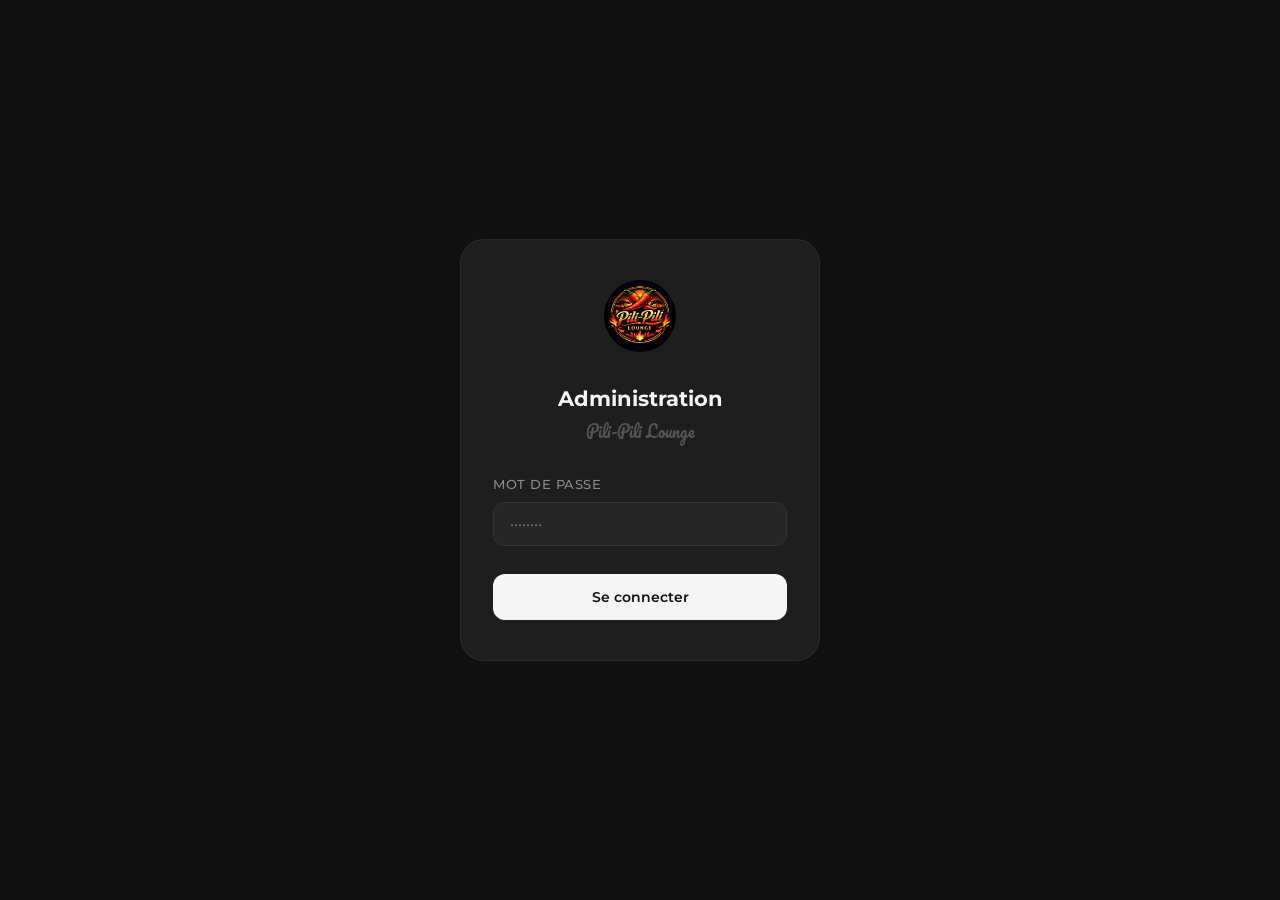
==== admin/index.html @ 05b6d6f1 "Initial commit - Menu Pili-Pili Lounge" ====
<!DOCTYPE html>
<html lang="fr">
<head>
    <meta charset="UTF-8">
    <meta name="viewport" content="width=device-width, initial-scale=1.0">
    <meta name="theme-color" content="#0C0C0C">
    <title>Admin - Pili-Pili Lounge</title>
    <link rel="stylesheet" href="../css/admin.css">
    <link href="https://fonts.googleapis.com/css2?family=Pacifico&family=Montserrat:wght@400;500;600;700&display=swap" rel="stylesheet">
</head>
<body class="login-page">
    <div class="login-container">
        <div class="login-card">
            <img src="../assets/logo.jpg" alt="Pili-Pili Lounge" class="login-logo">
            <h1 class="login-title">Administration</h1>
            <p class="login-subtitle">Pili-Pili Lounge</p>
            
            <form id="loginForm" class="login-form">
                <div class="form-group">
                    <label for="password">Mot de passe</label>
                    <input 
                        type="password" 
                        id="password" 
                        name="password" 
                        placeholder="••••••••"
                        required
                    >
                </div>
                
                <div class="error-message" id="errorMessage" style="display: none;">
                    Mot de passe incorrect
                </div>
                
                <button type="submit" class="login-btn">
                    Se connecter
                </button>
            </form>
        </div>
    </div>

    <script>
        const ADMIN_PASSWORD = 'Pilipili#2030';
        
        if (sessionStorage.getItem('pilipili_admin')) {
            window.location.href = 'dashboard.html';
        }

        document.getElementById('loginForm').addEventListener('submit', function(e) {
            e.preventDefault();
            
            const password = document.getElementById('password').value;
            const errorMessage = document.getElementById('errorMessage');
            
            if (password === ADMIN_PASSWORD) {
                sessionStorage.setItem('pilipili_admin', 'true');
                window.location.href = 'dashboard.html';
            } else {
                errorMessage.style.display = 'block';
                document.getElementById('password').value = '';
            }
        });
    </script>
</body>
</html>
---- css/admin.css ----
/* ============================================
   PILI-PILI LOUNGE - ADMIN PREMIUM
   ============================================ */

:root {
    --bg-primary: #111111;
    --bg-secondary: #181818;
    --bg-card: #1E1E1E;
    --bg-elevated: #262626;
    --red-primary: #C8102E;
    --red-hover: #E8192C;
    --gold: #D4A853;
    --text-primary: #F5F5F5;
    --text-secondary: #8A8A8A;
    --text-muted: #555555;
    --border: rgba(255, 255, 255, 0.06);
    --border-hover: rgba(255, 255, 255, 0.12);
    --success: #2ECC71;
    --danger: #E74C3C;
    --radius-sm: 8px;
    --radius-md: 12px;
    --radius-lg: 16px;
    --radius-xl: 24px;
}

* {
    margin: 0;
    padding: 0;
    box-sizing: border-box;
}

html {
    overflow-x: hidden;
}

body {
    font-family: 'Montserrat', -apple-system, BlinkMacSystemFont, sans-serif;
    background-color: var(--bg-primary);
    color: var(--text-primary);
    line-height: 1.5;
    min-height: 100vh;
    overflow-x: hidden;
    -webkit-font-smoothing: antialiased;
}

/* ============================================
   LOGIN PAGE
   ============================================ */
.login-page {
    display: flex;
    align-items: center;
    justify-content: center;
    min-height: 100vh;
    padding: 20px;
}

.login-container {
    width: 100%;
    max-width: 360px;
}

.login-card {
    background: var(--bg-card);
    border-radius: var(--radius-xl);
    padding: 40px 32px;
    text-align: center;
    border: 1px solid var(--border);
}

.login-logo {
    width: 72px;
    height: 72px;
    border-radius: 50%;
    object-fit: cover;
    margin-bottom: 24px;
}

.login-title {
    font-size: 1.3rem;
    font-weight: 700;
    margin-bottom: 4px;
}

.login-subtitle {
    font-family: 'Pacifico', cursive;
    font-size: 1rem;
    color: var(--text-muted);
    margin-bottom: 32px;
}

.login-form {
    text-align: left;
}

.login-btn {
    width: 100%;
    padding: 14px;
    background: var(--text-primary);
    border: none;
    border-radius: var(--radius-md);
    color: var(--bg-primary);
    font-family: inherit;
    font-size: 0.9rem;
    font-weight: 600;
    cursor: pointer;
    transition: opacity 0.2s ease;
    margin-top: 8px;
}

.login-btn:active {
    opacity: 0.8;
}

/* ============================================
   FORMULAIRES
   ============================================ */
.form-group {
    margin-bottom: 20px;
}

.form-group label {
    display: block;
    margin-bottom: 8px;
    color: var(--text-secondary);
    font-size: 0.8rem;
    font-weight: 500;
    text-transform: uppercase;
    letter-spacing: 0.5px;
}

.form-group input,
.form-group select,
.form-group textarea {
    width: 100%;
    padding: 12px 16px;
    background: var(--bg-elevated);
    border: 1px solid var(--border);
    border-radius: var(--radius-md);
    color: var(--text-primary);
    font-family: inherit;
    font-size: 0.9rem;
    transition: border-color 0.2s ease;
    outline: none;
}

.form-group input:focus,
.form-group select:focus,
.form-group textarea:focus {
    border-color: var(--gold);
}

.form-group small {
    display: block;
    margin-top: 6px;
    color: var(--text-muted);
    font-size: 0.75rem;
}

.form-row {
    display: grid;
    grid-template-columns: 1fr 1fr;
    gap: 16px;
}

.checkbox-group {
    display: flex;
    align-items: center;
    gap: 10px;
    padding: 12px 0;
}

.checkbox-group input[type="checkbox"] {
    width: 18px;
    height: 18px;
    accent-color: var(--gold);
}

.checkbox-group label {
    margin: 0;
    font-size: 0.85rem;
    color: var(--text-secondary);
    text-transform: none;
    letter-spacing: 0;
}

.form-subtitle {
    color: var(--gold);
    font-size: 0.85rem;
    font-weight: 600;
    margin: 24px 0 16px;
    padding-top: 16px;
    border-top: 1px solid var(--border);
}

.form-actions {
    display: flex;
    gap: 12px;
    margin-top: 24px;
}

.error-message {
    background: rgba(231, 76, 60, 0.1);
    border: 1px solid rgba(231, 76, 60, 0.3);
    color: var(--danger);
    padding: 12px;
    border-radius: var(--radius-sm);
    margin-bottom: 16px;
    font-size: 0.85rem;
    text-align: center;
}

/* ============================================
   OPTIONS D'AFFICHAGE
   ============================================ */
.settings-group {
    margin-bottom: 16px;
    padding: 12px;
    background: var(--bg-card);
    border-radius: var(--radius-md);
    border: 1px solid var(--border);
}

.settings-label {
    display: block;
    margin-bottom: 8px;
    color: var(--text-secondary);
    font-size: 0.75rem;
    font-weight: 600;
    text-transform: uppercase;
    letter-spacing: 0.5px;
}

.display-options {
    display: flex;
    gap: 8px;
}

.display-option {
    flex: 1;
    padding: 8px 12px;
    background: var(--bg-elevated);
    border: 1px solid var(--border);
    border-radius: var(--radius-sm);
    color: var(--text-secondary);
    font-family: inherit;
    display: flex;
    flex-direction: row;
    align-items: center;
    justify-content: center;
    gap: 12px;
    cursor: pointer;
    transition: all 0.2s ease;
}

.display-option:active {
    transform: scale(0.97);
}

.display-option.active {
    border-color: var(--gold);
    color: var(--gold);
    background: rgba(212, 168, 83, 0.08);
}

.display-icon {
    margin-bottom: 8px;
}

.grid-preview {
    display: grid;
    grid-template-columns: 1fr 1fr;
    gap: 4px;
    width: 24px;
    height: 24px;
    margin: 0;
}

.grid-preview span {
    background: currentColor;
    border-radius: 2px;
    opacity: 0.5;
}

.display-option.active .grid-preview span {
    opacity: 0.8;
}

.list-preview {
    display: flex;
    flex-direction: column;
    gap: 4px;
    width: 24px;
    height: 24px;
    margin: 0;
}

.list-preview span {
    height: 4px;
    background: currentColor;
    border-radius: 2px;
    opacity: 0.5;
}

.display-option.active .list-preview span {
    opacity: 0.8;
}

/* ============================================
   NAVIGATION INFÉRIEURE ADMIN
   ============================================ */
.admin-bottom-nav {
    position: fixed;
    bottom: 0;
    left: 0;
    right: 0;
    height: 64px;
    background: rgba(17, 17, 17, 0.98);
    backdrop-filter: blur(20px);
    -webkit-backdrop-filter: blur(20px);
    border-top: 1px solid var(--border);
    display: flex;
    align-items: center;
    justify-content: space-around;
    padding: 0 8px;
    z-index: 100;
}

.admin-nav-item {
    display: flex;
    flex-direction: column;
    align-items: center;
    gap: 4px;
    padding: 8px 16px;
    background: none;
    border: none;
    color: var(--text-muted);
    font-size: 0.65rem;
    font-weight: 500;
    font-family: inherit;
    cursor: pointer;
    transition: all 0.2s ease;
    letter-spacing: 0.3px;
}

.admin-nav-item:active {
    transform: scale(0.9);
}

.admin-nav-item svg {
    transition: all 0.2s ease;
}

.admin-nav-item.active {
    color: var(--gold);
}

.admin-main {
    padding-bottom: 80px;
}

/* ============================================
   BOUTONS
   ============================================ */
.save-btn,
.cancel-btn,
.delete-btn,
.add-btn {
    padding: 12px 20px;
    border: none;
    border-radius: var(--radius-md);
    font-family: inherit;
    font-size: 0.85rem;
    font-weight: 600;
    cursor: pointer;
    transition: all 0.2s ease;
}

.save-btn {
    background: var(--text-primary);
    color: var(--bg-primary);
    flex: 1;
}

.save-btn:active {
    opacity: 0.8;
}

.cancel-btn {
    background: var(--bg-elevated);
    color: var(--text-secondary);
    border: 1px solid var(--border);
    flex: 1;
}

.cancel-btn:active {
    background: var(--bg-card);
}

.delete-btn {
    background: var(--danger);
    color: white;
    flex: 1;
}

.delete-btn:active {
    opacity: 0.8;
}

.add-btn {
    background: var(--text-primary);
    color: var(--bg-primary);
    padding: 10px 20px;
}

.add-btn:active {
    opacity: 0.8;
}

/* ============================================
   HEADER ADMIN
   ============================================ */
.admin-header {
    background: rgba(12, 12, 12, 0.95);
    backdrop-filter: blur(24px);
    -webkit-backdrop-filter: blur(24px);
    padding: 16px 20px;
    border-bottom: 1px solid var(--border);
    position: sticky;
    top: 0;
    z-index: 100;
}

.admin-header-content {
    display: flex;
    align-items: center;
    justify-content: space-between;
    max-width: 800px;
    margin: 0 auto;
}

.admin-logo {
    width: 36px;
    height: 36px;
    border-radius: 50%;
    object-fit: cover;
}

.admin-header h1 {
    font-size: 1rem;
    font-weight: 600;
    flex: 1;
    text-align: center;
}

.logout-btn {
    padding: 8px 16px;
    background: transparent;
    border: 1px solid var(--border);
    border-radius: var(--radius-sm);
    color: var(--text-secondary);
    font-family: inherit;
    font-size: 0.8rem;
    font-weight: 500;
    cursor: pointer;
    transition: all 0.2s ease;
    text-decoration: none;
}

.logout-btn:active {
    background: var(--bg-elevated);
}

/* ============================================
   CONTENU ADMIN
   ============================================ */
.admin-main {
    max-width: 800px;
    margin: 0 auto;
    padding: 24px 20px;
    padding-bottom: 100px;
}

.admin-section {
    animation: fadeIn 0.2s ease;
}

@keyframes fadeIn {
    from { opacity: 0; }
    to { opacity: 1; }
}

.section-header {
    display: flex;
    justify-content: space-between;
    align-items: center;
    margin-bottom: 24px;
}

.section-header h2 {
    font-size: 1.1rem;
    font-weight: 600;
}

/* ============================================
   LISTE DES PLATS
   ============================================ */
.items-list {
    display: grid;
    gap: 12px;
}

.item-card {
    background: var(--bg-card);
    border-radius: var(--radius-md);
    padding: 16px;
    display: flex;
    align-items: center;
    gap: 16px;
    border: 1px solid var(--border);
    transition: all 0.15s ease;
}

.item-card:active {
    transform: scale(0.99);
}

.item-card.inactive {
    opacity: 0.4;
}

.item-image {
    width: 72px;
    height: 72px;
    border-radius: var(--radius-sm);
    object-fit: cover;
    flex-shrink: 0;
}

.item-image-placeholder {
    width: 72px;
    height: 72px;
    border-radius: var(--radius-sm);
    background: var(--bg-elevated);
    display: flex;
    align-items: center;
    justify-content: center;
    flex-shrink: 0;
    border: 1px solid var(--border);
}

.item-image-placeholder::after {
    content: '';
    width: 28px;
    height: 28px;
    border-radius: 50%;
    background: var(--bg-primary);
    border: 1px solid var(--border);
}

.item-info {
    flex: 1;
    min-width: 0;
}

.item-name {
    font-weight: 600;
    font-size: 0.95rem;
    margin-bottom: 4px;
}

.item-description {
    color: var(--text-secondary);
    font-size: 0.8rem;
    margin-bottom: 8px;
    display: -webkit-box;
    -webkit-line-clamp: 2;
    -webkit-box-orient: vertical;
    overflow: hidden;
}

.item-meta {
    display: flex;
    gap: 12px;
    align-items: center;
    flex-wrap: wrap;
}

.item-price {
    color: var(--gold);
    font-weight: 700;
    font-size: 0.9rem;
}

.item-category {
    color: var(--text-muted);
    font-size: 0.75rem;
}

.item-badge {
    display: inline-block;
    padding: 3px 8px;
    border-radius: 4px;
    font-size: 0.65rem;
    font-weight: 600;
    text-transform: uppercase;
    letter-spacing: 0.3px;
}

.badge-popular {
    background: rgba(212, 168, 83, 0.12);
    color: var(--gold);
}

.badge-new {
    background: rgba(200, 16, 46, 0.12);
    color: var(--red-primary);
}

.item-actions {
    display: flex;
    gap: 8px;
    flex-shrink: 0;
}

.action-btn {
    width: 36px;
    height: 36px;
    border: 1px solid var(--border);
    border-radius: var(--radius-sm);
    background: var(--bg-elevated);
    color: var(--text-secondary);
    cursor: pointer;
    font-size: 0.9rem;
    display: flex;
    align-items: center;
    justify-content: center;
    transition: all 0.2s ease;
}

.action-btn:active {
    transform: scale(0.92);
}

.edit-btn:hover {
    border-color: var(--gold);
    color: var(--gold);
}

.delete-btn-small:hover {
    border-color: var(--danger);
    color: var(--danger);
}

.toggle-btn {
    border-color: var(--success);
    color: var(--success);
}

.toggle-btn.inactive {
    border-color: var(--border);
    color: var(--text-muted);
}

/* ============================================
   LISTE DES CATÉGORIES
   ============================================ */
.categories-list {
    display: grid;
    gap: 12px;
}

.category-card {
    background: var(--bg-card);
    border-radius: var(--radius-md);
    padding: 12px 14px;
    display: flex;
    align-items: center;
    gap: 12px;
    border: 1px solid var(--border);
}

.category-order {
    width: 30px;
    height: 30px;
    background: var(--bg-elevated);
    border-radius: var(--radius-sm);
    display: flex;
    align-items: center;
    justify-content: center;
    font-weight: 700;
    font-size: 0.85rem;
    color: var(--gold);
    flex-shrink: 0;
}

.category-name {
    font-weight: 600;
    font-size: 0.95rem;
    white-space: nowrap;
    flex-shrink: 0;
}

.item-count {
    color: var(--text-muted);
    font-size: 0.75rem;
    flex: 1; /* pousse les boutons vers la droite */
}

.category-actions {
    display: flex;
    gap: 6px;
    flex-shrink: 0;
}

/* ============================================
   UPLOAD PHOTO
   ============================================ */
.photo-upload {
    margin-bottom: 20px;
}

.photo-upload-label {
    display: block;
    margin-bottom: 8px;
    color: var(--text-secondary);
    font-size: 0.8rem;
    font-weight: 500;
    text-transform: uppercase;
    letter-spacing: 0.5px;
}

.photo-upload-area {
    display: flex;
    gap: 16px;
    align-items: flex-start;
}

.photo-preview {
    width: 100px;
    height: 100px;
    border-radius: var(--radius-md);
    background: var(--bg-elevated);
    border: 2px dashed var(--border);
    display: flex;
    align-items: center;
    justify-content: center;
    overflow: hidden;
    flex-shrink: 0;
    cursor: pointer;
    transition: border-color 0.2s ease;
}

.photo-preview:hover {
    border-color: var(--gold);
}

.photo-preview img {
    width: 100%;
    height: 100%;
    object-fit: cover;
}

.photo-preview-placeholder {
    text-align: center;
    color: var(--text-muted);
    font-size: 0.7rem;
}

.photo-preview-placeholder::before {
    content: '';
    display: block;
    width: 32px;
    height: 32px;
    margin: 0 auto 8px;
    border-radius: 50%;
    background: var(--bg-primary);
    border: 1px solid var(--border);
}

.photo-upload-input {
    display: none;
}

.photo-url-input {
    flex: 1;
}

/* ============================================
   MODE LISTE ADMIN
   ============================================ */
.admin-list-view .items-list {
    display: flex;
    flex-direction: column;
    gap: 0;
}

.admin-list-view .item-card {
    padding: 8px 10px;
    display: flex !important;
    flex-direction: row !important;
    align-items: center;
    text-align: left !important;
    gap: 10px;
    border-radius: 0;
    border: none;
    border-bottom: 1px solid var(--border);
    width: 100%;
    box-sizing: border-box;
}

.admin-list-view .item-card:first-child {
    border-radius: var(--radius-md) var(--radius-md) 0 0;
}

.admin-list-view .item-card:last-child {
    border-radius: 0 0 var(--radius-md) var(--radius-md);
    border-bottom: none;
}

.admin-list-view .item-image,
.admin-list-view .item-image-placeholder {
    display: flex !important;
    width: 36px;
    height: 36px;
    border-radius: var(--radius-sm);
    flex-shrink: 0;
}

.admin-list-view .item-image-placeholder::after {
    width: 16px;
    height: 16px;
}

.admin-list-view .item-info {
    flex: 1;
    min-width: 0; /* Empêche de pousser les autres éléments hors de l'écran */
    display: flex !important;
    flex-direction: column !important; /* Empile le nom et le prix */
    align-items: flex-start !important;
    justify-content: center;
    gap: 2px;
}

.admin-list-view .item-name {
    font-size: 0.85rem;
    font-weight: 600;
    margin-bottom: 2px;
    white-space: normal;
    display: -webkit-box;
    -webkit-line-clamp: 2;
    -webkit-box-orient: vertical;
    overflow: hidden;
    width: 100%;
    line-height: 1.2;
}

.admin-list-view .item-description {
    display: none;
}

.admin-list-view .item-meta {
    gap: 4px;
    flex-wrap: nowrap;
    flex-shrink: 0;
    justify-content: flex-start !important;
}

.admin-list-view .item-price {
    font-size: 0.75rem;
    color: var(--gold);
}

.admin-list-view .item-category,
.admin-list-view .item-badge {
    display: none;
}

.admin-list-view .item-actions {
    display: flex !important;
    flex-direction: row !important;
    flex-wrap: nowrap !important;
    gap: 6px;
    flex-shrink: 0;
    width: auto !important;
    min-width: 80px; /* Force minimum space for buttons */
    justify-content: flex-end !important;
}

.admin-list-view .action-btn {
    width: 28px;
    height: 28px;
    font-size: 0.75rem;
    padding: 0;
    display: flex;
    align-items: center;
    justify-content: center;
}

/* ============================================
   MODAL
   ============================================ */
.modal {
    position: fixed;
    top: 0;
    left: 0;
    width: 100%;
    height: 100%;
    background: rgba(0, 0, 0, 0.85);
    display: flex;
    align-items: flex-end;
    justify-content: center;
    z-index: 1000;
    animation: fadeIn 0.2s ease;
}

@media (min-width: 600px) {
    .modal {
        align-items: center;
    }
}

.modal-content {
    background: var(--bg-card);
    border-radius: var(--radius-xl) var(--radius-xl) 0 0;
    width: 100%;
    max-width: 500px;
    max-height: 90vh;
    overflow-y: auto;
    animation: slideUp 0.3s ease;
}

@media (min-width: 600px) {
    .modal-content {
        border-radius: var(--radius-xl);
    }
}

@keyframes slideUp {
    from {
        transform: translateY(100%);
    }
    to {
        transform: translateY(0);
    }
}

.modal-small {
    max-width: 360px;
    padding: 32px;
    text-align: center;
    border-radius: var(--radius-xl);
}

.modal-header {
    display: flex;
    justify-content: space-between;
    align-items: center;
    padding: 20px 24px;
    border-bottom: 1px solid var(--border);
    position: sticky;
    top: 0;
    background: var(--bg-card);
    z-index: 1;
}

.modal-header h3 {
    font-size: 1rem;
    font-weight: 600;
}

.close-btn {
    width: 32px;
    height: 32px;
    background: var(--bg-elevated);
    border: 1px solid var(--border);
    border-radius: 50%;
    color: var(--text-secondary);
    font-size: 1.2rem;
    cursor: pointer;
    display: flex;
    align-items: center;
    justify-content: center;
    transition: all 0.2s ease;
}

.close-btn:active {
    background: var(--bg-card);
}

.modal-content form {
    padding: 24px;
}

/* ============================================
   APERÇU
   ============================================ */
.preview-link {
    display: inline-block;
    padding: 10px 18px;
    background: var(--bg-elevated);
    border: 1px solid var(--border);
    border-radius: var(--radius-md);
    color: var(--text-primary);
    text-decoration: none;
    font-size: 0.85rem;
    font-weight: 500;
    transition: all 0.2s ease;
}

.preview-link:active {
    background: var(--bg-card);
}

.preview-container {
    background: var(--bg-card);
    border-radius: var(--radius-lg);
    overflow: hidden;
    border: 1px solid var(--border);
}

.preview-container iframe {
    width: 100%;
    height: 600px;
    border: none;
}

/* ============================================
   RESPONSIVE
   ============================================ */
@media (max-width: 600px) {
    .admin-header-content {
        gap: 12px;
    }
    
    .admin-header h1 {
        font-size: 0.9rem;
    }
    
    .section-header {
        flex-direction: column;
        gap: 12px;
        align-items: flex-start;
    }
    
    .item-card {
        flex-direction: column;
        text-align: center;
    }
    
    /* En mode liste, on force la ligne horizontale même sur mobile */
    .admin-list-view .item-card {
        flex-direction: row !important;
        text-align: left !important;
    }
    
    .item-meta {
        justify-content: center;
    }
    
    .admin-list-view .item-meta {
        justify-content: flex-start !important;
    }
    
    .item-actions {
        width: 100%;
        justify-content: center;
    }
    
    .admin-list-view .item-actions {
        width: auto !important;
        justify-content: flex-end !important;
    }
    
    .form-row {
        grid-template-columns: 1fr;
    }
    
    .photo-upload-area {
        flex-direction: column;
        align-items: center;
    }
}
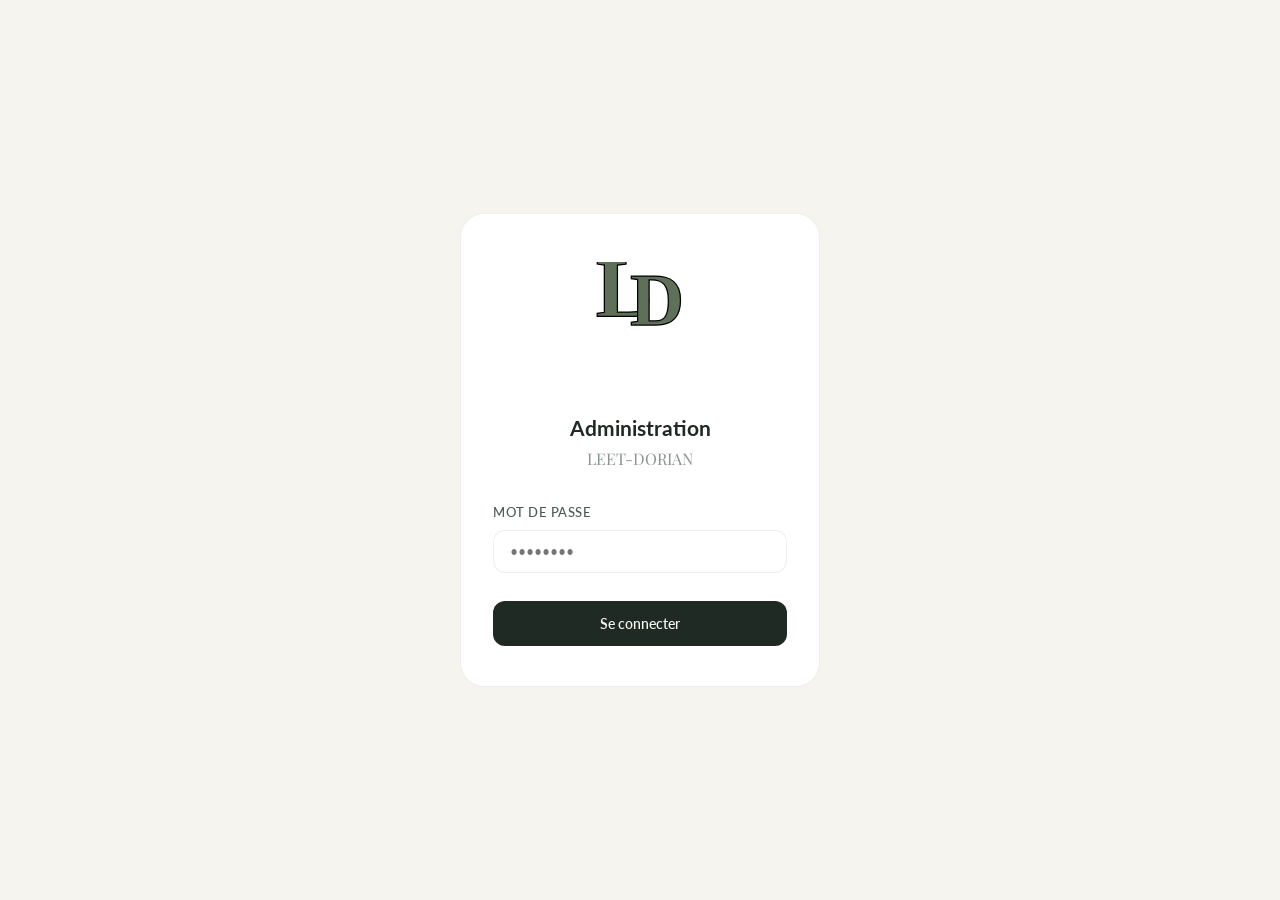
==== commit 449f58ce: "feat: LEET-DORIAN rebrand and shared database" ====
--- a/admin/index.html
+++ b/admin/index.html
@@ -4,16 +4,16 @@
     <meta charset="UTF-8">
     <meta name="viewport" content="width=device-width, initial-scale=1.0">
     <meta name="theme-color" content="#0C0C0C">
-    <title>Admin - Pili-Pili Lounge</title>
+    <title>Admin - LEET-DORIAN</title>
     <link rel="stylesheet" href="../css/admin.css">
-    <link href="https://fonts.googleapis.com/css2?family=Pacifico&family=Montserrat:wght@400;500;600;700&display=swap" rel="stylesheet">
+    <link href="https://fonts.googleapis.com/css2?family=Playfair+Display:wght@400;600;700&family=Lato:wght@400;500;600;700&display=swap" rel="stylesheet">
 </head>
 <body class="login-page">
     <div class="login-container">
         <div class="login-card">
-            <img src="../assets/logo.jpg" alt="Pili-Pili Lounge" class="login-logo">
+            <img src="../assets/logo.svg" alt="LEET-DORIAN" class="login-logo">
             <h1 class="login-title">Administration</h1>
-            <p class="login-subtitle">Pili-Pili Lounge</p>
+            <p class="login-subtitle">LEET-DORIAN</p>
             
             <form id="loginForm" class="login-form">
                 <div class="form-group">
@@ -60,5 +60,33 @@
             }
         });
     </script>
+
+    <script>
+        (function() {
+            const logo = document.querySelector('.login-logo');
+            if (!logo) return;
+
+            const stateKey = 'leet-dorian-login-logo-state';
+
+            function parseTranslate(el) {
+                const m = (el.style.transform || '').match(/translate\(([^p]+)px,\s*([^p]+)px\)/);
+                return m ? { x: parseFloat(m[1]), y: parseFloat(m[2]) } : { x: 0, y: 0 };
+            }
+
+            function applyTranslate(el, x, y) {
+                el.style.transform = 'translate(' + x + 'px, ' + y + 'px)';
+            }
+
+            function applyState(state) {
+                applyTranslate(logo, state.x || 0, state.y || 0);
+                logo.style.height = state.height || '120px';
+            }
+
+            const saved = localStorage.getItem(stateKey);
+            if (saved) {
+                try { applyState(JSON.parse(saved)); } catch (e) {}
+            }
+        })();
+    </script>
 </body>
 </html>
--- a/css/admin.css
+++ b/css/admin.css
@@ -3,20 +3,20 @@
    ============================================ */
 
 :root {
-    --bg-primary: #111111;
-    --bg-secondary: #181818;
-    --bg-card: #1E1E1E;
-    --bg-elevated: #262626;
-    --red-primary: #C8102E;
-    --red-hover: #E8192C;
-    --gold: #D4A853;
-    --text-primary: #F5F5F5;
-    --text-secondary: #8A8A8A;
-    --text-muted: #555555;
-    --border: rgba(255, 255, 255, 0.06);
-    --border-hover: rgba(255, 255, 255, 0.12);
-    --success: #2ECC71;
-    --danger: #E74C3C;
+    --bg-primary: #F6F4EE;
+    --bg-secondary: #F6F4EE;
+    --bg-card: #FFFFFF;
+    --bg-elevated: #FFFFFF;
+    --sage: #5E7057;
+    --sage-hover: #4A5A45;
+    --gold: #6B7B4C;
+    --text-primary: #1F2A24;
+    --text-secondary: #4A5A52;
+    --text-muted: #8A948E;
+    --border: rgba(31, 42, 36, 0.08);
+    --border-hover: rgba(31, 42, 36, 0.15);
+    --success: #5E7057;
+    --danger: #8B4A3A;
     --radius-sm: 8px;
     --radius-md: 12px;
     --radius-lg: 16px;
@@ -30,16 +30,14 @@
 }
 
 html {
-    overflow-x: hidden;
 }
 
 body {
-    font-family: 'Montserrat', -apple-system, BlinkMacSystemFont, sans-serif;
+    font-family: 'Lato', -apple-system, BlinkMacSystemFont, sans-serif;
     background-color: var(--bg-primary);
     color: var(--text-primary);
     line-height: 1.5;
     min-height: 100vh;
-    overflow-x: hidden;
     -webkit-font-smoothing: antialiased;
 }
 
@@ -68,10 +66,10 @@
 }
 
 .login-logo {
-    width: 72px;
-    height: 72px;
-    border-radius: 50%;
-    object-fit: cover;
+    width: 120px;
+    height: 120px;
+    object-fit: contain;
+    margin-top: 8px;
     margin-bottom: 24px;
 }
 
@@ -82,7 +80,7 @@
 }
 
 .login-subtitle {
-    font-family: 'Pacifico', cursive;
+    font-family: 'Playfair Display', serif;
     font-size: 1rem;
     color: var(--text-muted);
     margin-bottom: 32px;
@@ -314,9 +312,9 @@
     left: 0;
     right: 0;
     height: 64px;
-    background: rgba(17, 17, 17, 0.98);
-    backdrop-filter: blur(20px);
-    -webkit-backdrop-filter: blur(20px);
+    background: rgba(246, 244, 238, 0.95);
+    backdrop-filter: blur(24px);
+    -webkit-backdrop-filter: blur(24px);
     border-top: 1px solid var(--border);
     display: flex;
     align-items: center;
@@ -420,13 +418,15 @@
    HEADER ADMIN
    ============================================ */
 .admin-header {
-    background: rgba(12, 12, 12, 0.95);
+    background: rgba(246, 244, 238, 0.92);
     backdrop-filter: blur(24px);
     -webkit-backdrop-filter: blur(24px);
-    padding: 16px 20px;
+    padding: 10px 20px;
     border-bottom: 1px solid var(--border);
-    position: sticky;
+    position: fixed;
     top: 0;
+    left: 0;
+    right: 0;
     z-index: 100;
 }
 
@@ -439,10 +439,12 @@
 }
 
 .admin-logo {
-    width: 36px;
-    height: 36px;
-    border-radius: 50%;
-    object-fit: cover;
+    width: auto;
+    height: 42px;
+    object-fit: contain;
+    position: relative;
+    cursor: grab;
+    user-select: none;
 }
 
 .admin-header h1 {
@@ -450,6 +452,9 @@
     font-weight: 600;
     flex: 1;
     text-align: center;
+    position: relative;
+    cursor: grab;
+    user-select: none;
 }
 
 .logout-btn {
@@ -470,14 +475,47 @@
     background: var(--bg-elevated);
 }
 
+.admin-logout {
+    width: 38px;
+    height: 38px;
+    padding: 0;
+    border-radius: 50%;
+    display: inline-flex;
+    align-items: center;
+    justify-content: center;
+}
+
+.admin-toast {
+    position: fixed;
+    top: 16px;
+    left: 50%;
+    transform: translateX(-50%) translateY(-120%);
+    background: var(--bg-card);
+    border: 1px solid var(--border);
+    border-radius: var(--radius-md);
+    padding: 12px 20px;
+    color: var(--text-primary);
+    font-size: 0.9rem;
+    font-weight: 600;
+    box-shadow: var(--shadow-lg);
+    z-index: 3000;
+    opacity: 0;
+    transition: all 0.35s ease;
+    pointer-events: none;
+}
+
+.admin-toast.visible {
+    transform: translateX(-50%) translateY(0);
+    opacity: 1;
+}
+
 /* ============================================
    CONTENU ADMIN
    ============================================ */
 .admin-main {
     max-width: 800px;
     margin: 0 auto;
-    padding: 24px 20px;
-    padding-bottom: 100px;
+    padding: 72px 20px 100px;
 }
 
 .admin-section {
@@ -905,7 +943,7 @@
     left: 0;
     width: 100%;
     height: 100%;
-    background: rgba(0, 0, 0, 0.85);
+    background: rgba(31, 42, 36, 0.5);
     display: flex;
     align-items: flex-end;
     justify-content: center;
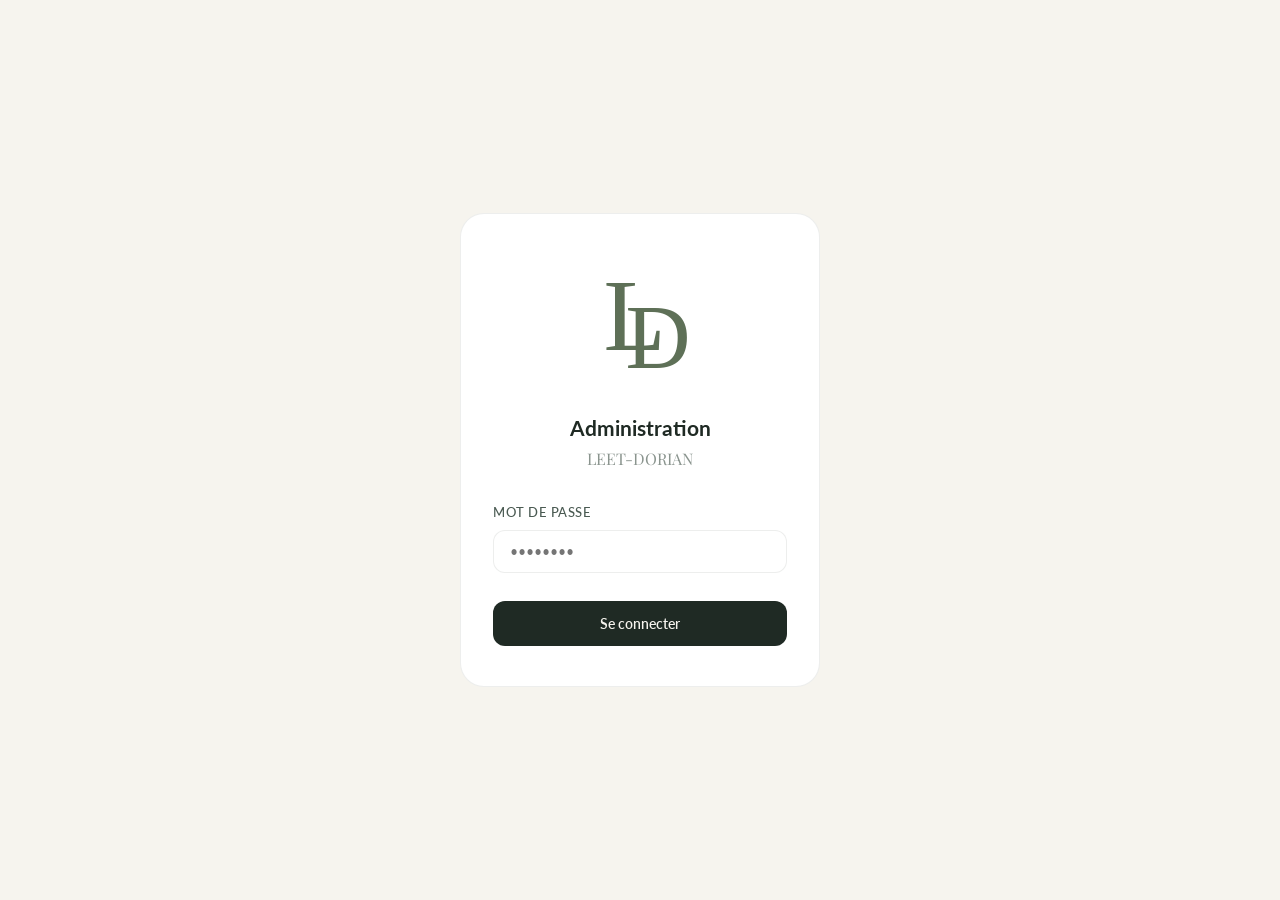
==== commit 2d0a467b: "chore: update admin password to Leet#2026" ====
--- a/admin/index.html
+++ b/admin/index.html
@@ -39,7 +39,7 @@
     </div>
 
     <script>
-        const ADMIN_PASSWORD = 'Pilipili#2030';
+        const ADMIN_PASSWORD = 'Leet#2026';
         
         if (sessionStorage.getItem('pilipili_admin')) {
             window.location.href = 'dashboard.html';
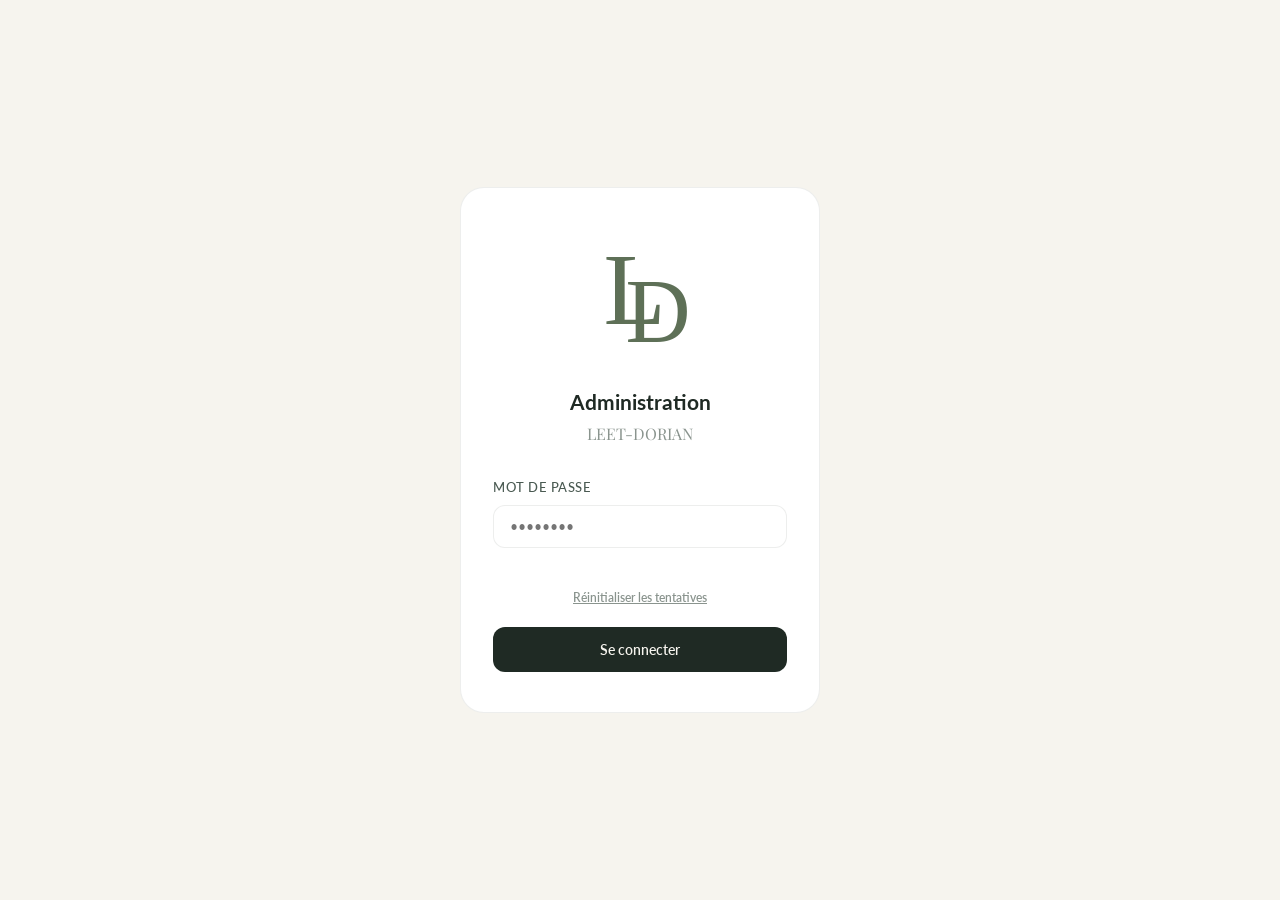
==== commit 3f70c50b: "fix: prevent browser autofill on admin login and reset lockout on load" ====
--- a/admin/index.html
+++ b/admin/index.html
@@ -23,6 +23,7 @@
                         id="password" 
                         name="password" 
                         placeholder="••••••••"
+                        autocomplete="off"
                         required
                     >
                 </div>
@@ -30,7 +31,13 @@
                 <div class="error-message" id="errorMessage" style="display: none;">
                     Mot de passe incorrect
                 </div>
+                <div class="error-message" id="lockoutMessage" style="display: none;">
+                    Trop de tentatives. Réessayez dans <span id="lockoutTimer">30</span>s
+                </div>
                 
+                <button type="button" class="login-btn" onclick="resetLockout()" style="background:none;color:var(--text-muted);font-size:0.75rem;margin-top:8px;text-decoration:underline;">
+                    Réinitialiser les tentatives
+                </button>
                 <button type="submit" class="login-btn">
                     Se connecter
                 </button>
@@ -38,25 +45,72 @@
         </div>
     </div>
 
+    <script src="admin-auth.js"></script>
     <script>
-        const ADMIN_PASSWORD = 'Leet#2026';
-        
-        if (sessionStorage.getItem('pilipili_admin')) {
-            window.location.href = 'dashboard.html';
+        if (checkAuth()) {
+            return;
         }
+
+        const errorMessage = document.getElementById('errorMessage');
+        const lockoutMessage = document.getElementById('lockoutMessage');
+        const lockoutTimer = document.getElementById('lockoutTimer');
+        const passwordInput = document.getElementById('password');
+        const loginBtn = document.querySelector('.login-btn');
+
+        function updateLockoutUI() {
+            if (isLockedOut()) {
+                const remaining = getLockoutRemaining();
+                errorMessage.style.display = 'none';
+                lockoutMessage.style.display = 'block';
+                lockoutTimer.textContent = remaining;
+                passwordInput.disabled = true;
+                loginBtn.disabled = true;
+                loginBtn.style.opacity = '0.6';
+                loginBtn.style.cursor = 'not-allowed';
+                
+                setTimeout(() => {
+                    if (!isLockedOut()) {
+                        lockoutMessage.style.display = 'none';
+                        passwordInput.disabled = false;
+                        loginBtn.disabled = false;
+                        loginBtn.style.opacity = '1';
+                        loginBtn.style.cursor = 'pointer';
+                    }
+                }, ADMIN_CONFIG.lockoutDuration);
+            }
+        }
+
+        window.resetLockout = function() {
+            localStorage.removeItem('pilipili_login_attempts');
+            errorMessage.style.display = 'none';
+            lockoutMessage.style.display = 'none';
+            passwordInput.disabled = false;
+            loginBtn.disabled = false;
+            loginBtn.style.opacity = '1';
+            loginBtn.style.cursor = 'pointer';
+        };
 
         document.getElementById('loginForm').addEventListener('submit', function(e) {
             e.preventDefault();
             
-            const password = document.getElementById('password').value;
-            const errorMessage = document.getElementById('errorMessage');
-            
-            if (password === ADMIN_PASSWORD) {
-                sessionStorage.setItem('pilipili_admin', 'true');
+            if (isLockedOut()) {
+                updateLockoutUI();
+                return;
+            }
+
+            const password = passwordInput.value;
+            const result = attemptLogin(password);
+
+            if (result.success) {
                 window.location.href = 'dashboard.html';
             } else {
-                errorMessage.style.display = 'block';
-                document.getElementById('password').value = '';
+                if (result.locked) {
+                    updateLockoutUI();
+                } else {
+                    errorMessage.style.display = 'block';
+                    errorMessage.textContent = 'Mot de passe incorrect. Tentatives restantes : ' + result.remaining;
+                    passwordInput.value = '';
+                }
             }
         });
     </script>
--- a/css/admin.css
+++ b/css/admin.css
@@ -356,6 +356,26 @@
     padding-bottom: 80px;
 }
 
+.section-loading {
+    display: none;
+    align-items: center;
+    justify-content: center;
+    padding: 40px 0;
+}
+
+.section-loading .loading-spinner {
+    width: 28px;
+    height: 28px;
+    border: 3px solid #eee;
+    border-top-color: #5E7057;
+    border-radius: 50%;
+    animation: spin 0.8s linear infinite;
+}
+
+@keyframes spin {
+    to { transform: rotate(360deg); }
+}
+
 /* ============================================
    BOUTONS
    ============================================ */
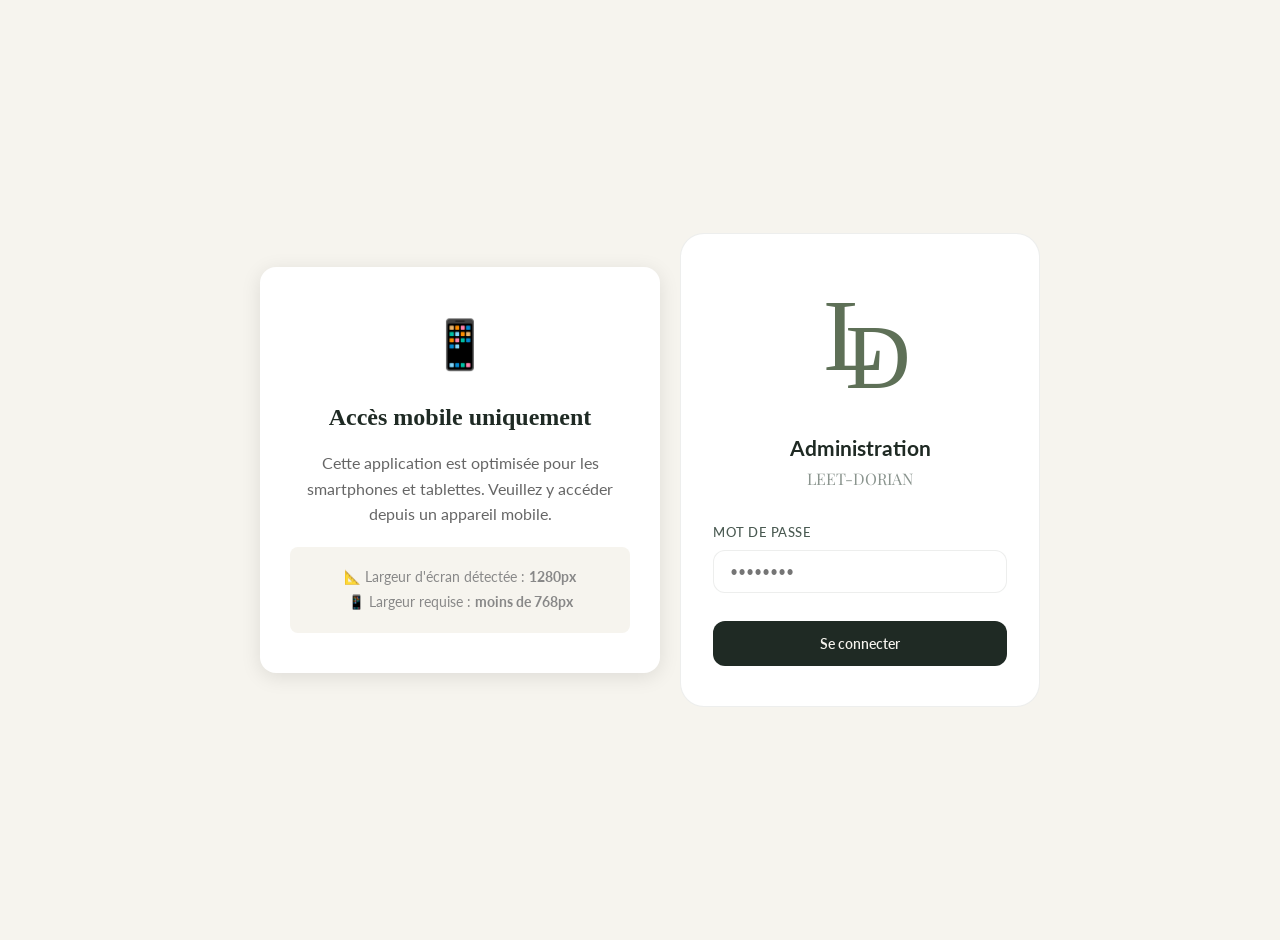
==== commit e7d8ba74: "revert: restore plaintext admin password and restrict site to mobile only" ====
--- a/admin/index.html
+++ b/admin/index.html
@@ -9,6 +9,7 @@
     <link href="https://fonts.googleapis.com/css2?family=Playfair+Display:wght@400;600;700&family=Lato:wght@400;500;600;700&display=swap" rel="stylesheet">
 </head>
 <body class="login-page">
+    <script src="../js/mobile-check.js"></script>
     <div class="login-container">
         <div class="login-card">
             <img src="../assets/logo.svg" alt="LEET-DORIAN" class="login-logo">
@@ -31,13 +32,7 @@
                 <div class="error-message" id="errorMessage" style="display: none;">
                     Mot de passe incorrect
                 </div>
-                <div class="error-message" id="lockoutMessage" style="display: none;">
-                    Trop de tentatives. Réessayez dans <span id="lockoutTimer">30</span>s
-                </div>
                 
-                <button type="button" class="login-btn" onclick="resetLockout()" style="background:none;color:var(--text-muted);font-size:0.75rem;margin-top:8px;text-decoration:underline;">
-                    Réinitialiser les tentatives
-                </button>
                 <button type="submit" class="login-btn">
                     Se connecter
                 </button>
@@ -45,72 +40,25 @@
         </div>
     </div>
 
-    <script src="admin-auth.js"></script>
     <script>
-        if (checkAuth()) {
-            return;
+        const ADMIN_PASSWORD = 'Leet#2026';
+        
+        if (sessionStorage.getItem('pilipili_admin')) {
+            window.location.href = 'dashboard.html';
         }
-
-        const errorMessage = document.getElementById('errorMessage');
-        const lockoutMessage = document.getElementById('lockoutMessage');
-        const lockoutTimer = document.getElementById('lockoutTimer');
-        const passwordInput = document.getElementById('password');
-        const loginBtn = document.querySelector('.login-btn');
-
-        function updateLockoutUI() {
-            if (isLockedOut()) {
-                const remaining = getLockoutRemaining();
-                errorMessage.style.display = 'none';
-                lockoutMessage.style.display = 'block';
-                lockoutTimer.textContent = remaining;
-                passwordInput.disabled = true;
-                loginBtn.disabled = true;
-                loginBtn.style.opacity = '0.6';
-                loginBtn.style.cursor = 'not-allowed';
-                
-                setTimeout(() => {
-                    if (!isLockedOut()) {
-                        lockoutMessage.style.display = 'none';
-                        passwordInput.disabled = false;
-                        loginBtn.disabled = false;
-                        loginBtn.style.opacity = '1';
-                        loginBtn.style.cursor = 'pointer';
-                    }
-                }, ADMIN_CONFIG.lockoutDuration);
-            }
-        }
-
-        window.resetLockout = function() {
-            localStorage.removeItem('pilipili_login_attempts');
-            errorMessage.style.display = 'none';
-            lockoutMessage.style.display = 'none';
-            passwordInput.disabled = false;
-            loginBtn.disabled = false;
-            loginBtn.style.opacity = '1';
-            loginBtn.style.cursor = 'pointer';
-        };
 
         document.getElementById('loginForm').addEventListener('submit', function(e) {
             e.preventDefault();
             
-            if (isLockedOut()) {
-                updateLockoutUI();
-                return;
-            }
-
-            const password = passwordInput.value;
-            const result = attemptLogin(password);
-
-            if (result.success) {
+            const password = document.getElementById('password').value;
+            const errorMessage = document.getElementById('errorMessage');
+            
+            if (password === ADMIN_PASSWORD) {
+                sessionStorage.setItem('pilipili_admin', 'true');
                 window.location.href = 'dashboard.html';
             } else {
-                if (result.locked) {
-                    updateLockoutUI();
-                } else {
-                    errorMessage.style.display = 'block';
-                    errorMessage.textContent = 'Mot de passe incorrect. Tentatives restantes : ' + result.remaining;
-                    passwordInput.value = '';
-                }
+                errorMessage.style.display = 'block';
+                document.getElementById('password').value = '';
             }
         });
     </script>
